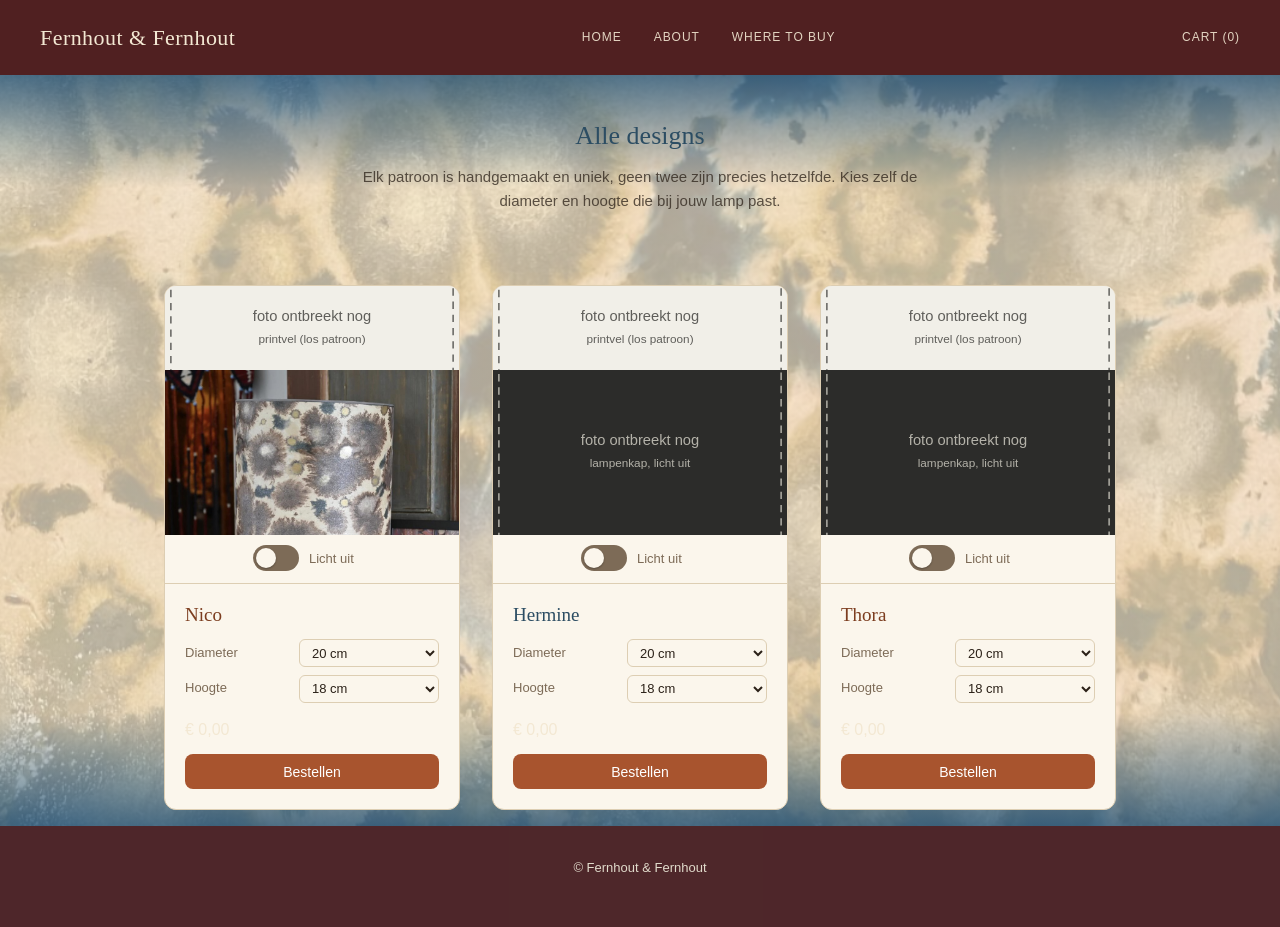
==== shop.html @ a92ab906 "Add files via upload" ====
<!DOCTYPE html>
<html lang="nl">
<head>
  <meta charset="UTF-8" />
  <meta name="viewport" content="width=device-width, initial-scale=1.0" />
  <meta name="robots" content="noindex, nofollow" />
  <title>Fernhout & Fernhout - Alle designs</title>
  <link rel="stylesheet" href="css/style.css?v=22" />
</head>
<body data-page="shop">
  <header class="shop-header">
    <div class="hero-logo">Fernhout &amp; Fernhout</div>
    <div class="hero-links">
      <a href="index.html">Home</a>
      <a href="index.html#about">About</a>
      <a href="index.html#where-to-buy">Where to buy</a>
    </div>
    <a href="#cart" class="hero-cart">Cart (0)</a>
    <button class="hamburger" type="button" aria-label="Menu openen" aria-expanded="false">
      <span></span>
      <span></span>
      <span></span>
    </button>
  </header>
  <div class="mobile-menu">
    <a href="index.html">Home</a>
    <a href="index.html#about">About</a>
    <a href="index.html#where-to-buy">Where to buy</a>
    <a href="#cart">Cart (0)</a>
  </div>

  <section class="catalog-section">
    <div class="catalog-photo-overlay"></div>
    <section class="catalog-intro">
      <h2>Alle designs</h2>
      <p>Elk patroon is handgemaakt en uniek, geen twee zijn precies hetzelfde. Kies zelf de diameter en hoogte die bij jouw lamp past.</p>
    </section>

    <main class="catalog" id="catalog"></main>
  </section>

  <footer>
    &copy; Fernhout &amp; Fernhout
  </footer>

  <script src="js/products.js?v=7"></script>
  <script src="js/app.js?v=7"></script>
</body>
</html>
---- css/style.css ----
:root {
  --paper: #ede2ce;
  --ink: #2b2118;
  --muted: #7d6b57;
  --accent: #a8542e;
  --accent-dark: #7c3d1f;
  --ochre: #c98a2e;
  --border: #ddceb3;
  --bordeaux: #502021;
  --bordeaux-dark: #341113;
  --cream: #f3e8d3;
  --petrol: #3f6886;
  --petrol-dark: #2c4d63;
}

* {
  box-sizing: border-box;
}

body {
  margin: 0;
  font-family: -apple-system, BlinkMacSystemFont, "Segoe UI", sans-serif;
  background: var(--petrol);
  color: var(--cream);
  line-height: 1.6;
}

.shop-header {
  position: relative;
  background: var(--bordeaux);
  display: flex;
  align-items: center;
  justify-content: space-between;
  padding: 1.25rem 2.5rem;
}

.hero-nav {
  position: absolute;
  top: 0;
  left: 0;
  right: 0;
  z-index: 2;
  display: flex;
  align-items: center;
  justify-content: space-between;
  padding: 1.75rem 2.5rem;
}

.hero-logo {
  font-family: Georgia, "Times New Roman", serif;
  font-size: 22px;
  color: var(--cream);
  letter-spacing: 0.02em;
}

.hero-links {
  display: flex;
  gap: 2rem;
}

.hero-links a,
.hero-cart {
  color: var(--cream);
  text-decoration: none;
  font-size: 12px;
  letter-spacing: 0.08em;
  text-transform: uppercase;
  opacity: 0.9;
}

.hero-links a:hover,
.hero-cart:hover {
  opacity: 1;
  text-decoration: underline;
}

.hamburger {
  display: none;
  position: relative;
  z-index: 2;
  flex-direction: column;
  justify-content: center;
  gap: 5px;
  width: 28px;
  height: 22px;
  background: none;
  border: none;
  cursor: pointer;
  padding: 0;
}

.hamburger span {
  display: block;
  width: 100%;
  height: 2px;
  background: var(--cream);
}

.mobile-menu {
  display: none;
  position: absolute;
  top: 68px;
  left: 0;
  right: 0;
  z-index: 3;
  flex-direction: column;
  background: var(--bordeaux-dark);
  padding: 0.5rem 2.5rem 1.25rem;
}

.mobile-menu.open {
  display: flex;
}

.mobile-menu a {
  color: var(--cream);
  text-decoration: none;
  font-size: 13px;
  letter-spacing: 0.06em;
  text-transform: uppercase;
  padding: 0.75rem 0;
  border-bottom: 1px solid rgba(243, 232, 211, 0.15);
}

.mobile-menu a:last-child {
  border-bottom: none;
}

@media (max-width: 640px) {
  .hero-links,
  .hero-cart {
    display: none;
  }

  .hamburger {
    display: flex;
  }
}

.scroll-cue {
  position: absolute;
  left: 50%;
  bottom: 2.25rem;
  transform: translateX(-50%);
  z-index: 2;
  display: flex;
  flex-direction: column;
  align-items: center;
  gap: 0.4rem;
  color: var(--cream);
  text-decoration: none;
  font-size: 11px;
  letter-spacing: 0.15em;
  text-transform: uppercase;
  opacity: 0.9;
  animation: bounce 2s infinite;
}

.scroll-cue:hover {
  opacity: 1;
}

@keyframes bounce {
  0%, 100% {
    transform: translate(-50%, 0);
  }
  50% {
    transform: translate(-50%, 8px);
  }
}

.hero {
  position: relative;
  min-height: 100vh;
  display: flex;
  align-items: center;
  justify-content: center;
  background-image: url("../images/hero-interior.png");
  background-size: cover;
  background-position: center;
}

.hero-overlay {
  position: absolute;
  inset: 0;
  background: linear-gradient(
    180deg,
    rgba(80, 32, 33, 0.5) 0%,
    rgba(63, 104, 134, 0.55) 55%,
    rgba(63, 104, 134, 0.97) 100%
  );
}

.hero-content {
  position: relative;
  text-align: center;
  color: var(--cream);
  padding: 2rem 1.5rem;
  max-width: 640px;
}

.hero-content h1 {
  font-family: Georgia, "Times New Roman", serif;
  font-weight: 500;
  font-size: 36px;
  line-height: 1.25;
  margin: 0 0 1rem;
}

.hero-content p {
  margin: 0 0 1.75rem;
  font-size: 16px;
  opacity: 0.9;
}

.cta-button {
  display: inline-block;
  background: var(--cream);
  color: var(--bordeaux-dark);
  font-weight: 500;
  padding: 0.85rem 2rem;
  border-radius: 999px;
  text-decoration: none;
  font-size: 15px;
}

.cta-button:hover {
  background: #fff;
}

.catalog {
  position: relative;
  z-index: 2;
  max-width: 1000px;
  margin: 0 auto;
  padding: 2rem 1.5rem 1rem;
  display: grid;
  grid-template-columns: repeat(auto-fit, minmax(280px, 1fr));
  gap: 2rem;
}

.view-all-row {
  position: relative;
  z-index: 2;
  text-align: center;
  padding: 0 1.5rem 3.5rem;
}

.view-all-row .cta-button {
  background: var(--bordeaux);
  color: var(--cream);
}

.view-all-row .cta-button:hover {
  background: var(--bordeaux-dark);
}

.card {
  background: #fbf6ec;
  border: 1px solid var(--border);
  border-radius: 12px;
  overflow: hidden;
  display: flex;
  flex-direction: column;
}

.card-images {
  display: flex;
  flex-direction: column;
}

.card-images .printvel-cell img {
  width: 100%;
  aspect-ratio: 3.5 / 1;
  object-fit: cover;
  display: block;
  background: var(--paper);
}

.card-images .shade-img {
  width: 100%;
  aspect-ratio: 16 / 9;
  object-fit: cover;
  display: block;
  background: var(--paper);
}

.switch-row {
  display: flex;
  align-items: center;
  justify-content: center;
  gap: 10px;
  padding: 0.6rem 0;
  border-bottom: 1px solid var(--border);
}

.light-switch {
  border: none;
  background: none;
  padding: 0;
  cursor: pointer;
}

.switch-track {
  display: inline-block;
  width: 46px;
  height: 26px;
  background: var(--muted);
  border-radius: 999px;
  position: relative;
  transition: background 0.2s;
}

.switch-thumb {
  position: absolute;
  top: 3px;
  left: 3px;
  width: 20px;
  height: 20px;
  background: #fbf6ec;
  border-radius: 50%;
  transition: transform 0.2s;
  box-shadow: 0 1px 2px rgba(0, 0, 0, 0.3);
}

.light-switch.on .switch-track {
  background: var(--accent-dark);
}

.light-switch.on .switch-thumb {
  transform: translateX(20px);
}

.switch-label {
  font-size: 13px;
  color: var(--muted);
  min-width: 62px;
}

.card-body {
  padding: 1rem 1.25rem 1.25rem;
  flex: 1;
  display: flex;
  flex-direction: column;
}

.card-body h2 {
  margin: 0 0 0.5rem;
  font-family: Georgia, "Times New Roman", serif;
  font-size: 19px;
  font-weight: 500;
  color: var(--accent-dark);
}

.card:nth-child(even) .card-body h2 {
  color: var(--petrol-dark);
}

.card-body p {
  margin: 0 0 1rem;
  color: var(--muted);
  font-size: 14px;
  flex: 1;
}

.catalog-intro {
  position: relative;
  z-index: 2;
  padding: 2.5rem 1.5rem;
  text-align: center;
}

.catalog-intro h2 {
  font-family: Georgia, "Times New Roman", serif;
  font-size: 26px;
  font-weight: 500;
  color: var(--petrol-dark);
  margin: 0 0 0.5rem;
}

.catalog-intro p {
  margin: 0 auto;
  max-width: 560px;
  color: var(--ink);
  opacity: 0.75;
  font-size: 15px;
}

.options {
  display: flex;
  flex-direction: column;
  gap: 0.45rem;
  margin-bottom: 0.85rem;
}

.options label {
  display: flex;
  align-items: center;
  justify-content: space-between;
  font-size: 13px;
  color: var(--muted);
  gap: 0.75rem;
}

.options select {
  border: 1px solid var(--border);
  border-radius: 6px;
  background: #fbf6ec;
  color: var(--ink);
  padding: 0.3rem 0.5rem;
  font-size: 13px;
  flex: 1;
  max-width: 140px;
}

.price {
  font-weight: 500;
  margin-bottom: 0.75rem;
}

.buy-button {
  background: var(--accent);
  color: #fff;
  border: none;
  padding: 0.6rem 1rem;
  border-radius: 8px;
  cursor: pointer;
  font-size: 14px;
}

.buy-button:hover {
  opacity: 0.9;
}

.catalog-section {
  position: relative;
  background-image: url("../images/section-printvel.jpg");
  background-size: cover;
  background-position: center;
}

.catalog-photo-overlay {
  position: absolute;
  inset: 0;
  background: linear-gradient(
    180deg,
    rgba(63, 104, 134, 0.9) 0%,
    rgba(243, 232, 211, 0.72) 15%,
    rgba(243, 232, 211, 0.72) 85%,
    rgba(63, 104, 134, 0.9) 100%
  );
}

footer {
  background: var(--bordeaux);
  text-align: center;
  padding: 2rem 1.5rem 3rem;
  color: var(--cream);
  opacity: 0.9;
  font-size: 13px;
}
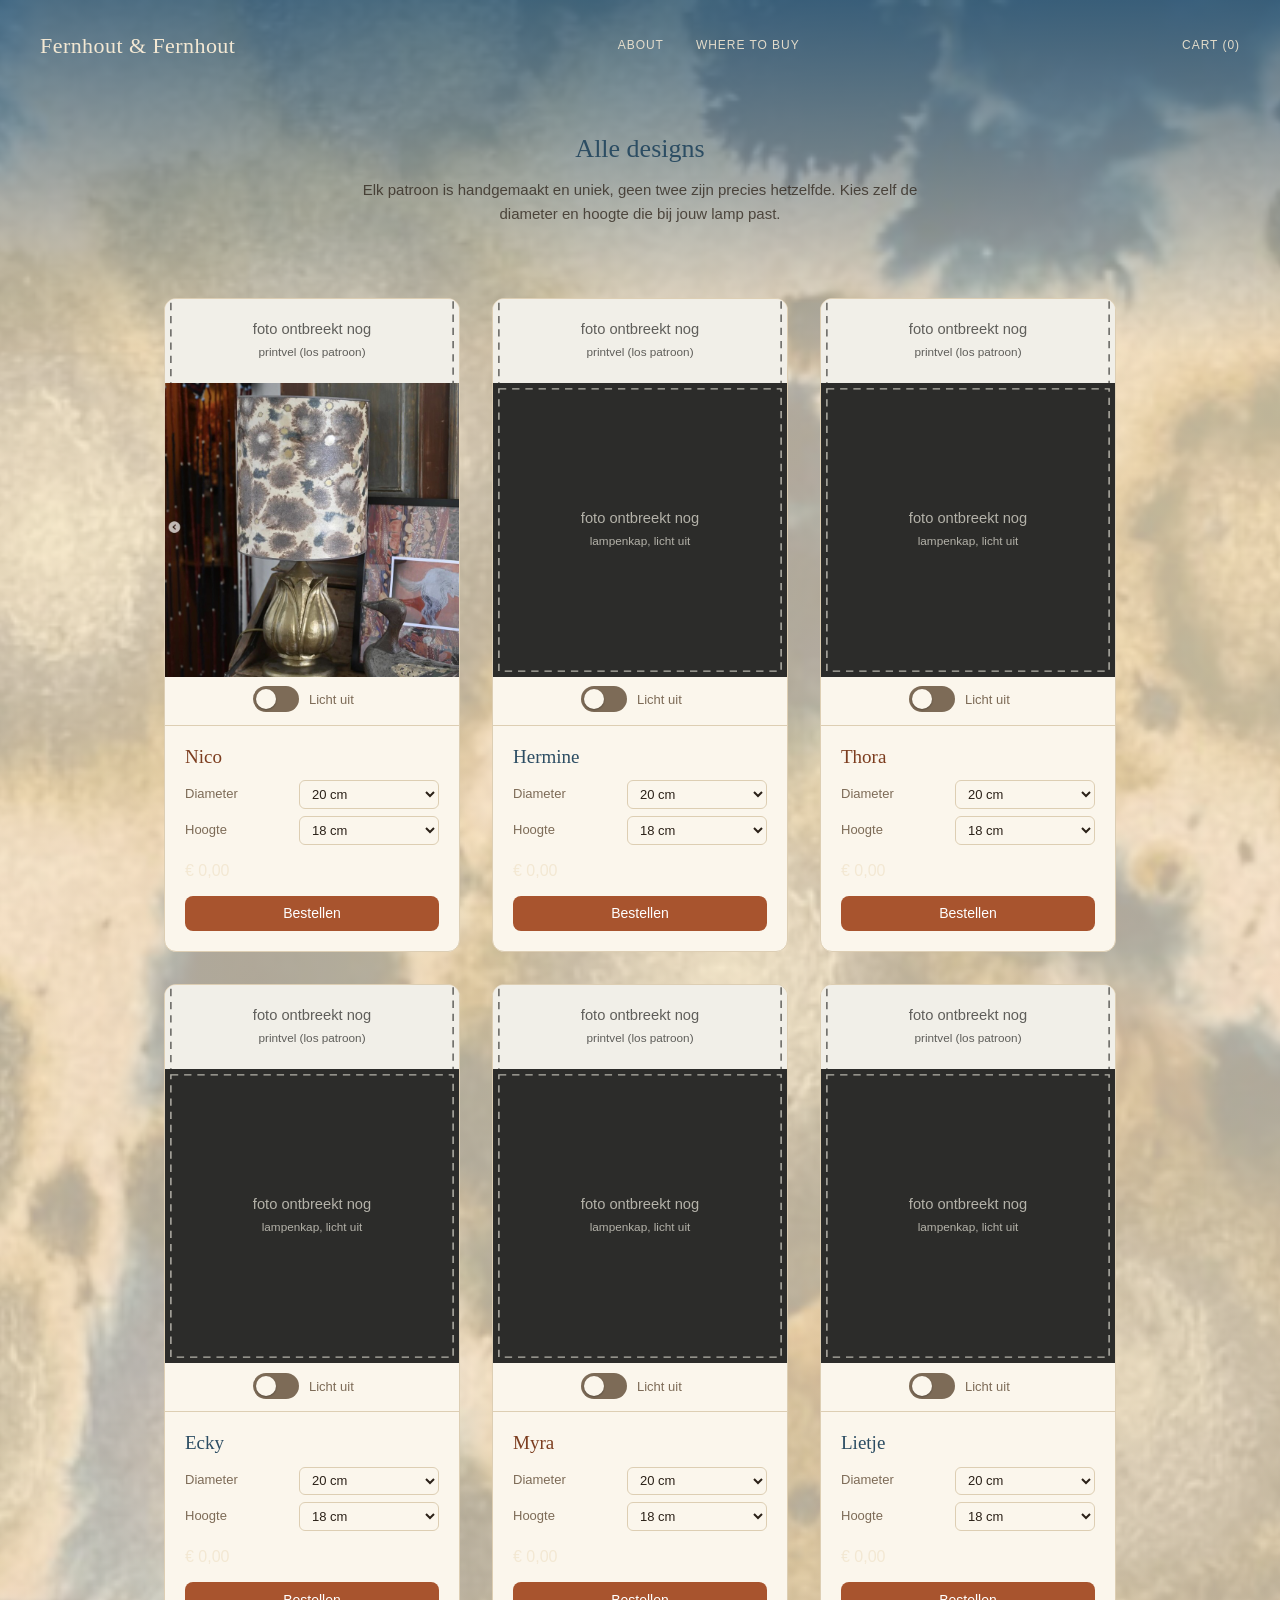
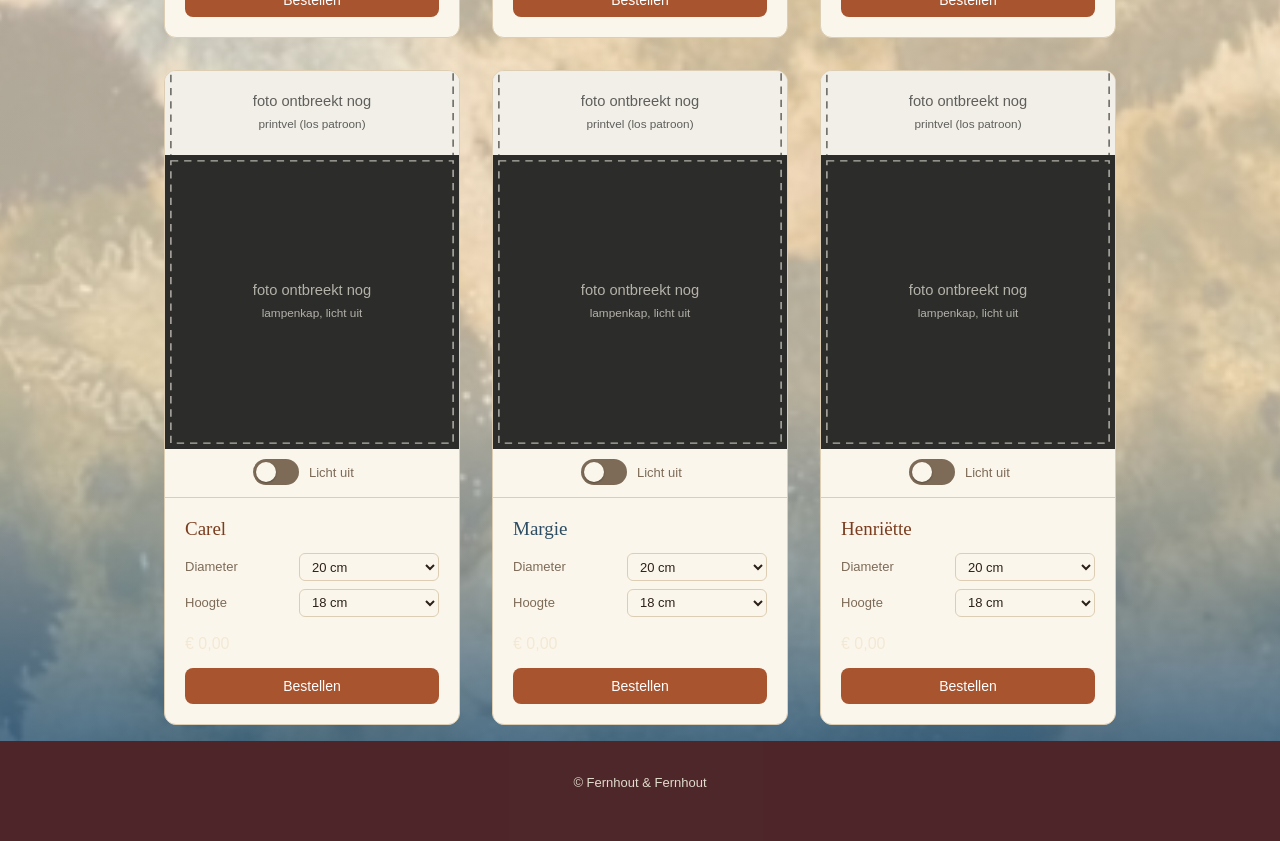
==== commit ae2e15d8: "Add files via upload" ====
--- a/shop.html
+++ b/shop.html
@@ -5,32 +5,30 @@
   <meta name="viewport" content="width=device-width, initial-scale=1.0" />
   <meta name="robots" content="noindex, nofollow" />
   <title>Fernhout & Fernhout - Alle designs</title>
-  <link rel="stylesheet" href="css/style.css?v=22" />
+  <link rel="stylesheet" href="css/style.css?v=24" />
 </head>
 <body data-page="shop">
-  <header class="shop-header">
-    <div class="hero-logo">Fernhout &amp; Fernhout</div>
-    <div class="hero-links">
-      <a href="index.html">Home</a>
+  <section class="catalog-section has-nav">
+    <div class="catalog-photo-overlay"></div>
+    <nav class="hero-nav">
+      <a href="index.html" class="hero-logo">Fernhout &amp; Fernhout</a>
+      <div class="hero-links">
+        <a href="index.html#about">About</a>
+        <a href="index.html#where-to-buy">Where to buy</a>
+      </div>
+      <a href="#cart" class="hero-cart">Cart (0)</a>
+      <button class="hamburger" type="button" aria-label="Menu openen" aria-expanded="false">
+        <span></span>
+        <span></span>
+        <span></span>
+      </button>
+    </nav>
+    <div class="mobile-menu">
       <a href="index.html#about">About</a>
       <a href="index.html#where-to-buy">Where to buy</a>
+      <a href="#cart">Cart (0)</a>
     </div>
-    <a href="#cart" class="hero-cart">Cart (0)</a>
-    <button class="hamburger" type="button" aria-label="Menu openen" aria-expanded="false">
-      <span></span>
-      <span></span>
-      <span></span>
-    </button>
-  </header>
-  <div class="mobile-menu">
-    <a href="index.html">Home</a>
-    <a href="index.html#about">About</a>
-    <a href="index.html#where-to-buy">Where to buy</a>
-    <a href="#cart">Cart (0)</a>
-  </div>
 
-  <section class="catalog-section">
-    <div class="catalog-photo-overlay"></div>
     <section class="catalog-intro">
       <h2>Alle designs</h2>
       <p>Elk patroon is handgemaakt en uniek, geen twee zijn precies hetzelfde. Kies zelf de diameter en hoogte die bij jouw lamp past.</p>
@@ -43,7 +41,7 @@
     &copy; Fernhout &amp; Fernhout
   </footer>
 
-  <script src="js/products.js?v=7"></script>
+  <script src="js/products.js?v=8"></script>
   <script src="js/app.js?v=7"></script>
 </body>
 </html>
--- a/css/style.css
+++ b/css/style.css
@@ -25,15 +25,6 @@
   line-height: 1.6;
 }
 
-.shop-header {
-  position: relative;
-  background: var(--bordeaux);
-  display: flex;
-  align-items: center;
-  justify-content: space-between;
-  padding: 1.25rem 2.5rem;
-}
-
 .hero-nav {
   position: absolute;
   top: 0;
@@ -51,6 +42,11 @@
   font-size: 22px;
   color: var(--cream);
   letter-spacing: 0.02em;
+  text-decoration: none;
+}
+
+.catalog-section.has-nav {
+  padding-top: 5.5rem;
 }
 
 .hero-links {
@@ -279,7 +275,7 @@
 
 .card-images .shade-img {
   width: 100%;
-  aspect-ratio: 16 / 9;
+  aspect-ratio: 1 / 1;
   object-fit: cover;
   display: block;
   background: var(--paper);
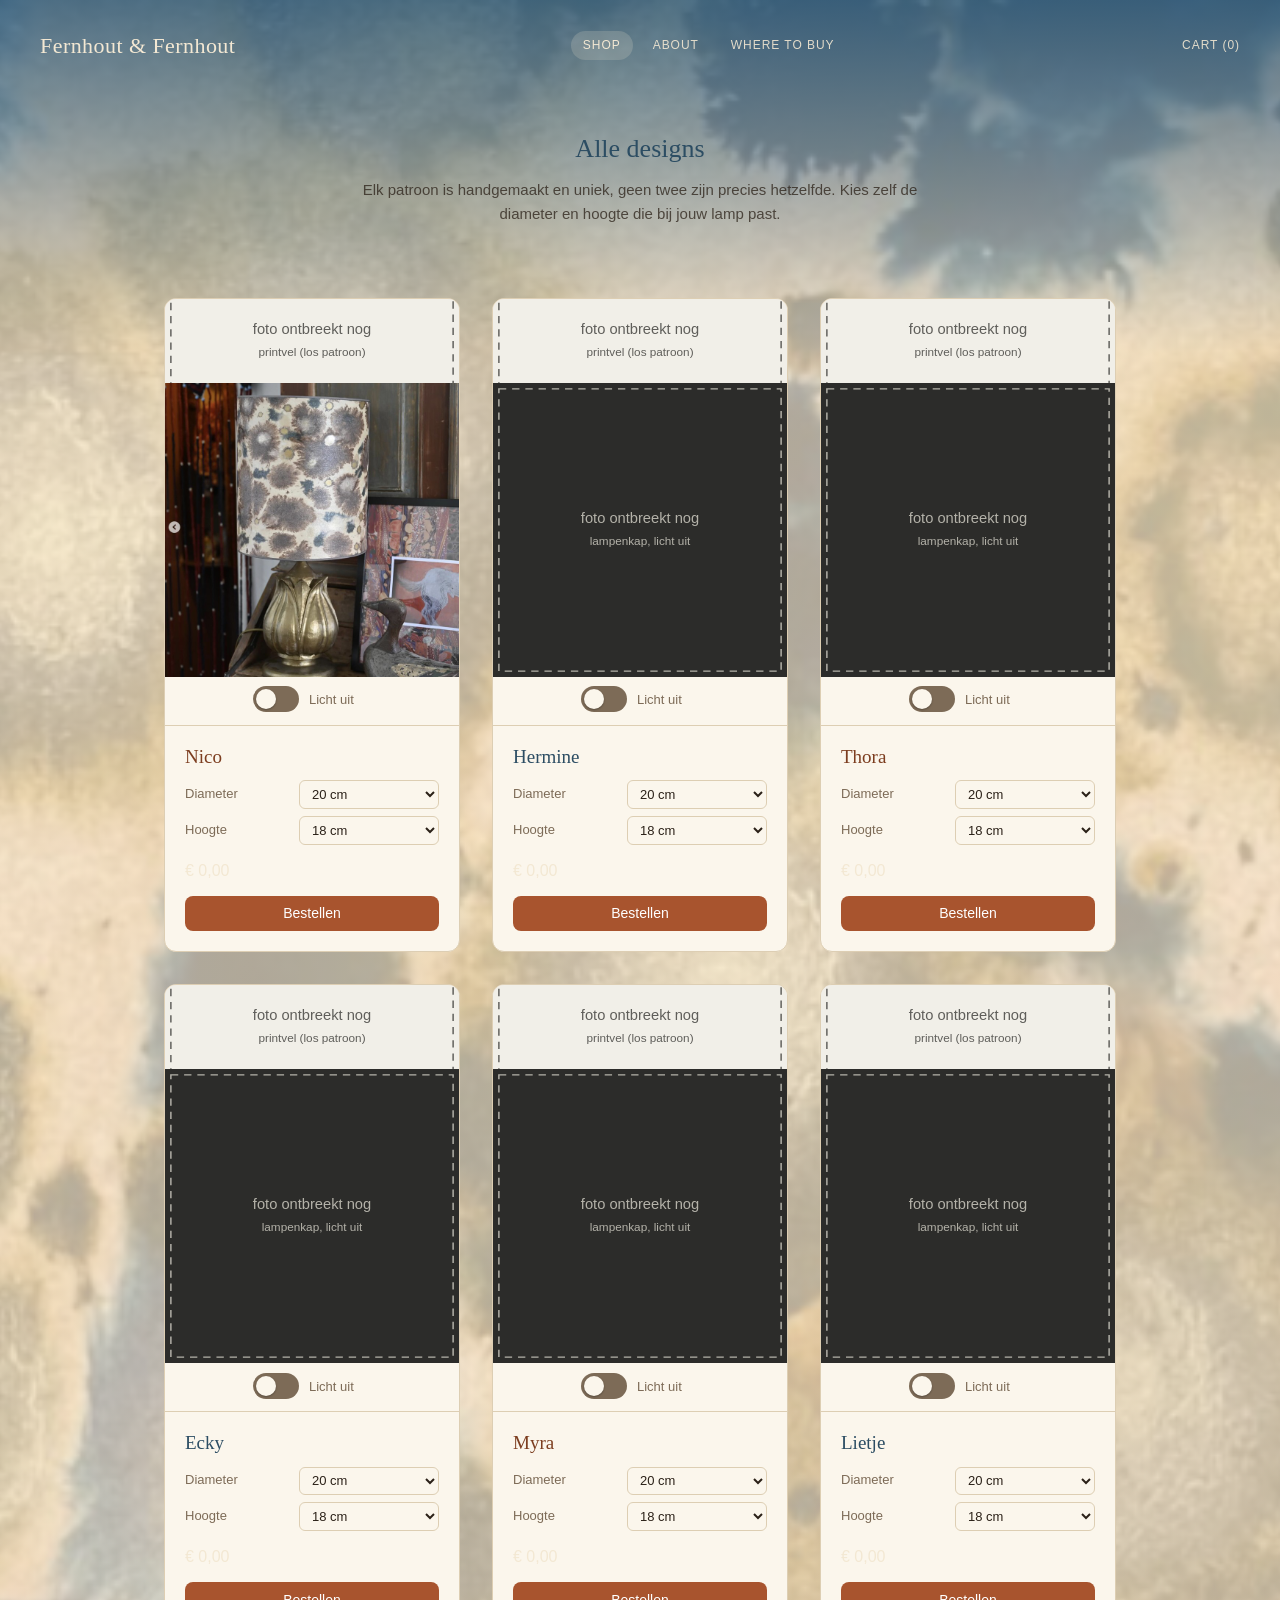
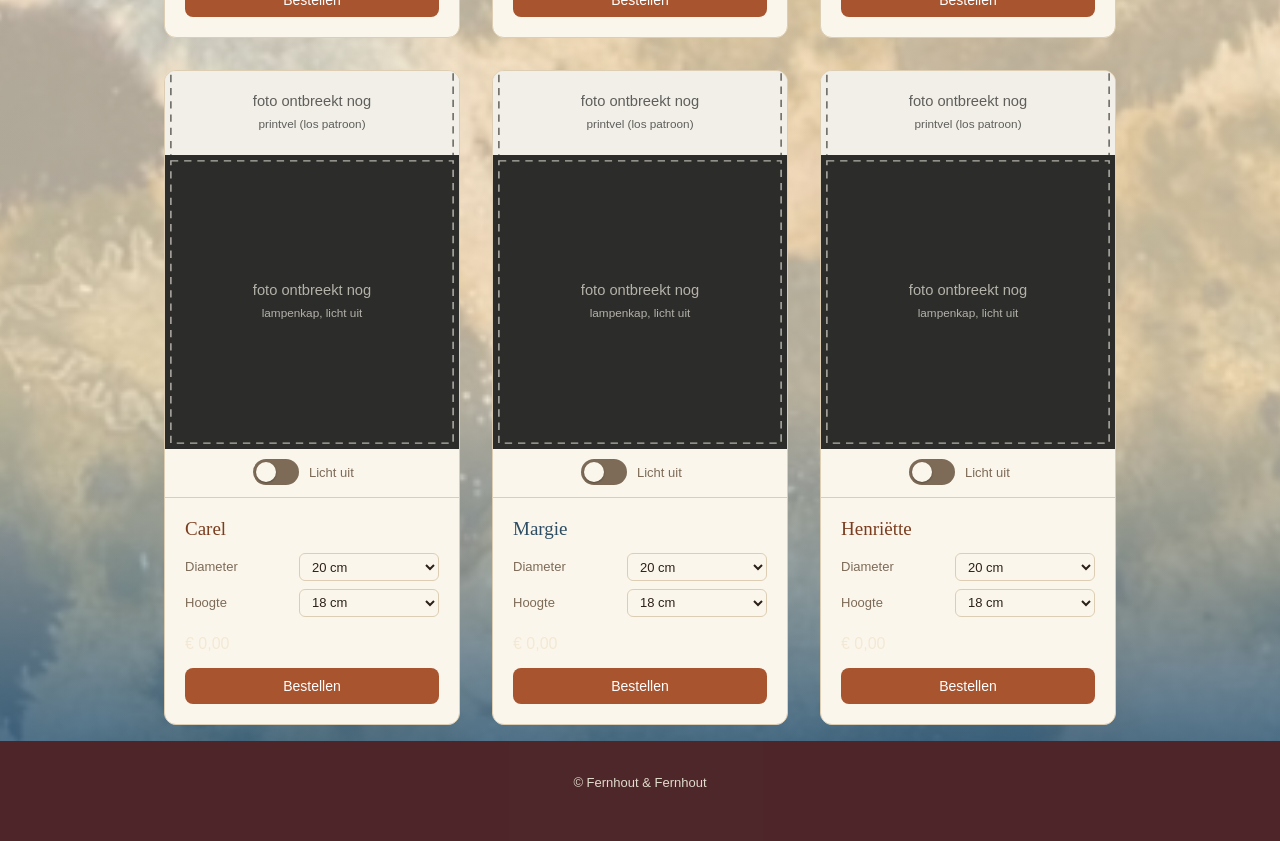
==== commit 9cfcb0c8: "Add files via upload" ====
--- a/shop.html
+++ b/shop.html
@@ -5,7 +5,7 @@
   <meta name="viewport" content="width=device-width, initial-scale=1.0" />
   <meta name="robots" content="noindex, nofollow" />
   <title>Fernhout & Fernhout - Alle designs</title>
-  <link rel="stylesheet" href="css/style.css?v=24" />
+  <link rel="stylesheet" href="css/style.css?v=26" />
 </head>
 <body data-page="shop">
   <section class="catalog-section has-nav">
@@ -13,6 +13,7 @@
     <nav class="hero-nav">
       <a href="index.html" class="hero-logo">Fernhout &amp; Fernhout</a>
       <div class="hero-links">
+        <a href="shop.html" class="active">Shop</a>
         <a href="index.html#about">About</a>
         <a href="index.html#where-to-buy">Where to buy</a>
       </div>
@@ -24,6 +25,7 @@
       </button>
     </nav>
     <div class="mobile-menu">
+      <a href="shop.html" class="active">Shop</a>
       <a href="index.html#about">About</a>
       <a href="index.html#where-to-buy">Where to buy</a>
       <a href="#cart">Cart (0)</a>
@@ -41,7 +43,7 @@
     &copy; Fernhout &amp; Fernhout
   </footer>
 
-  <script src="js/products.js?v=8"></script>
-  <script src="js/app.js?v=7"></script>
+  <script src="js/products.js?v=9"></script>
+  <script src="js/app.js?v=8"></script>
 </body>
 </html>
--- a/css/style.css
+++ b/css/style.css
@@ -70,6 +70,20 @@
   text-decoration: underline;
 }
 
+.hero-links a.active,
+.mobile-menu a.active {
+  opacity: 1;
+  background: rgba(243, 232, 211, 0.18);
+  border-radius: 999px;
+  padding: 0.3rem 0.75rem;
+  margin: -0.3rem -0.75rem;
+}
+
+.mobile-menu a.active {
+  border-radius: 6px;
+  margin: 0;
+}
+
 .hamburger {
   display: none;
   position: relative;
@@ -352,6 +366,136 @@
   color: var(--petrol-dark);
 }
 
+.product-name-link {
+  cursor: pointer;
+}
+
+.product-name-link:hover {
+  text-decoration: underline;
+}
+
+.modal-backdrop {
+  position: fixed;
+  inset: 0;
+  z-index: 10;
+  background: rgba(43, 33, 24, 0.75);
+  display: flex;
+  align-items: center;
+  justify-content: center;
+  padding: 1.5rem;
+}
+
+.modal-card {
+  position: relative;
+  background: #fbf6ec;
+  border-radius: 14px;
+  max-width: 900px;
+  width: 100%;
+  max-height: 90vh;
+  overflow-y: auto;
+  display: flex;
+  flex-wrap: wrap;
+}
+
+.modal-close {
+  position: absolute;
+  top: 0.75rem;
+  right: 1rem;
+  z-index: 2;
+  background: none;
+  border: none;
+  font-size: 28px;
+  line-height: 1;
+  color: var(--muted);
+  cursor: pointer;
+}
+
+.modal-media {
+  flex: 1 1 340px;
+  padding: 1.5rem;
+  border-right: 1px solid var(--border);
+}
+
+.modal-breadcrumb {
+  font-size: 12px;
+  letter-spacing: 0.05em;
+  text-transform: uppercase;
+  color: var(--muted);
+  margin-bottom: 0.75rem;
+}
+
+.modal-shade-img {
+  width: 100%;
+  aspect-ratio: 1 / 1;
+  object-fit: cover;
+  border-radius: 8px;
+  display: block;
+  background: var(--paper);
+}
+
+.modal-info {
+  flex: 1 1 320px;
+  padding: 1.5rem 1.75rem;
+}
+
+.modal-info h2 {
+  font-family: Georgia, "Times New Roman", serif;
+  font-size: 24px;
+  color: var(--accent-dark);
+  margin: 0 0 0.75rem;
+}
+
+.modal-description {
+  color: var(--ink);
+  opacity: 0.85;
+  font-size: 14px;
+  margin: 0 0 1.25rem;
+}
+
+.modal-colors {
+  margin-bottom: 1.25rem;
+}
+
+.modal-colors-label {
+  display: block;
+  font-size: 12px;
+  letter-spacing: 0.05em;
+  text-transform: uppercase;
+  color: var(--muted);
+  margin-bottom: 0.5rem;
+}
+
+.modal-colors-pending {
+  font-size: 13px;
+  color: var(--muted);
+  margin: 0;
+}
+
+.color-chips {
+  display: flex;
+  flex-wrap: wrap;
+  gap: 0.5rem;
+}
+
+.color-chip {
+  display: flex;
+  align-items: center;
+  gap: 0.4rem;
+  font-size: 13px;
+  color: var(--ink);
+  border: 1px solid var(--border);
+  border-radius: 999px;
+  padding: 0.25rem 0.65rem 0.25rem 0.4rem;
+}
+
+.color-dot {
+  width: 14px;
+  height: 14px;
+  border-radius: 50%;
+  display: inline-block;
+  border: 1px solid rgba(0, 0, 0, 0.15);
+}
+
 .card-body p {
   margin: 0 0 1rem;
   color: var(--muted);
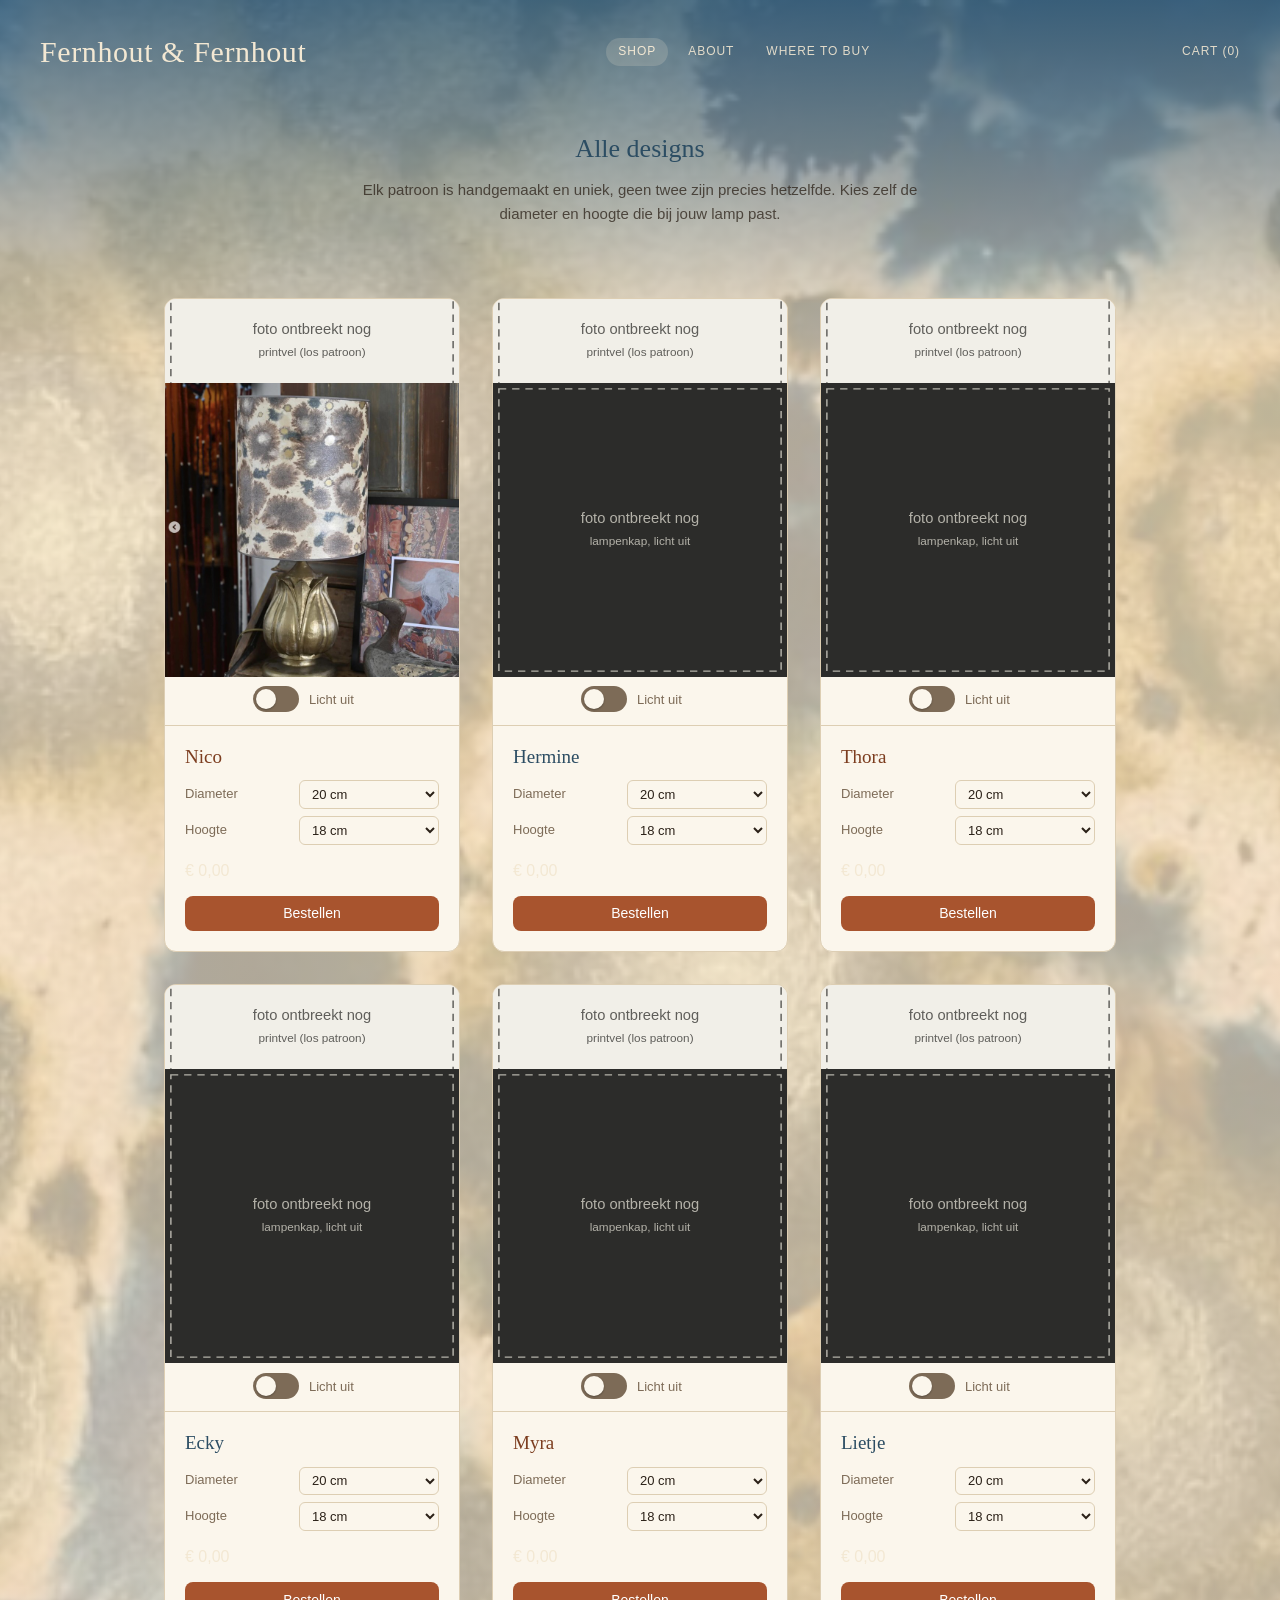
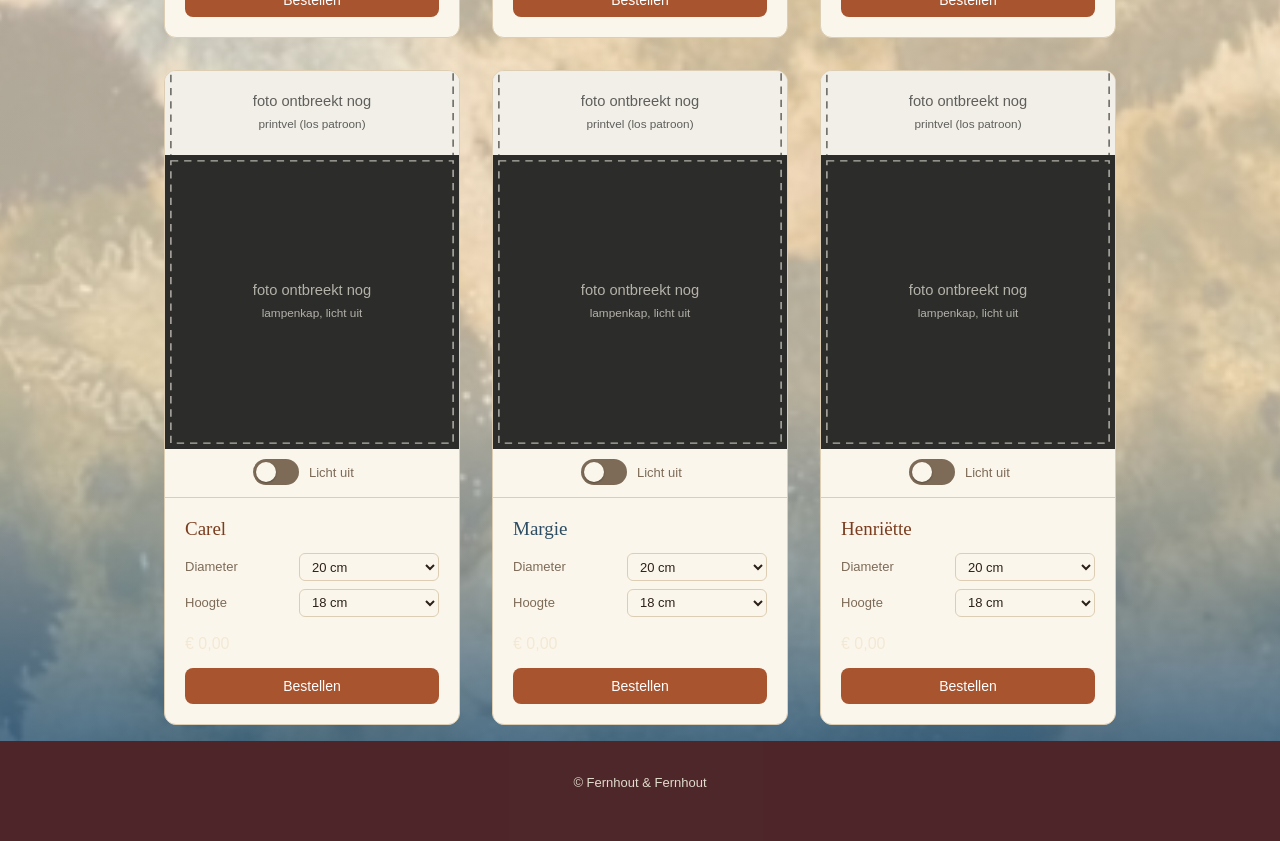
==== commit d34fc7bc: "Add files via upload" ====
--- a/shop.html
+++ b/shop.html
@@ -5,7 +5,8 @@
   <meta name="viewport" content="width=device-width, initial-scale=1.0" />
   <meta name="robots" content="noindex, nofollow" />
   <title>Fernhout & Fernhout - Alle designs</title>
-  <link rel="stylesheet" href="css/style.css?v=26" />
+  <link rel="stylesheet" href="css/style.css?v=27" />
+  <link href="https://db.onlinewebfonts.com/c/17d24beb28415462d4cb742152bf4b9a?family=Boecklins+Universe" rel="stylesheet" />
 </head>
 <body data-page="shop">
   <section class="catalog-section has-nav">
--- a/css/style.css
+++ b/css/style.css
@@ -38,8 +38,8 @@
 }
 
 .hero-logo {
-  font-family: Georgia, "Times New Roman", serif;
-  font-size: 22px;
+  font-family: "Boecklins Universe", "Arnold Böcklin", Georgia, serif;
+  font-size: 30px;
   color: var(--cream);
   letter-spacing: 0.02em;
   text-decoration: none;
